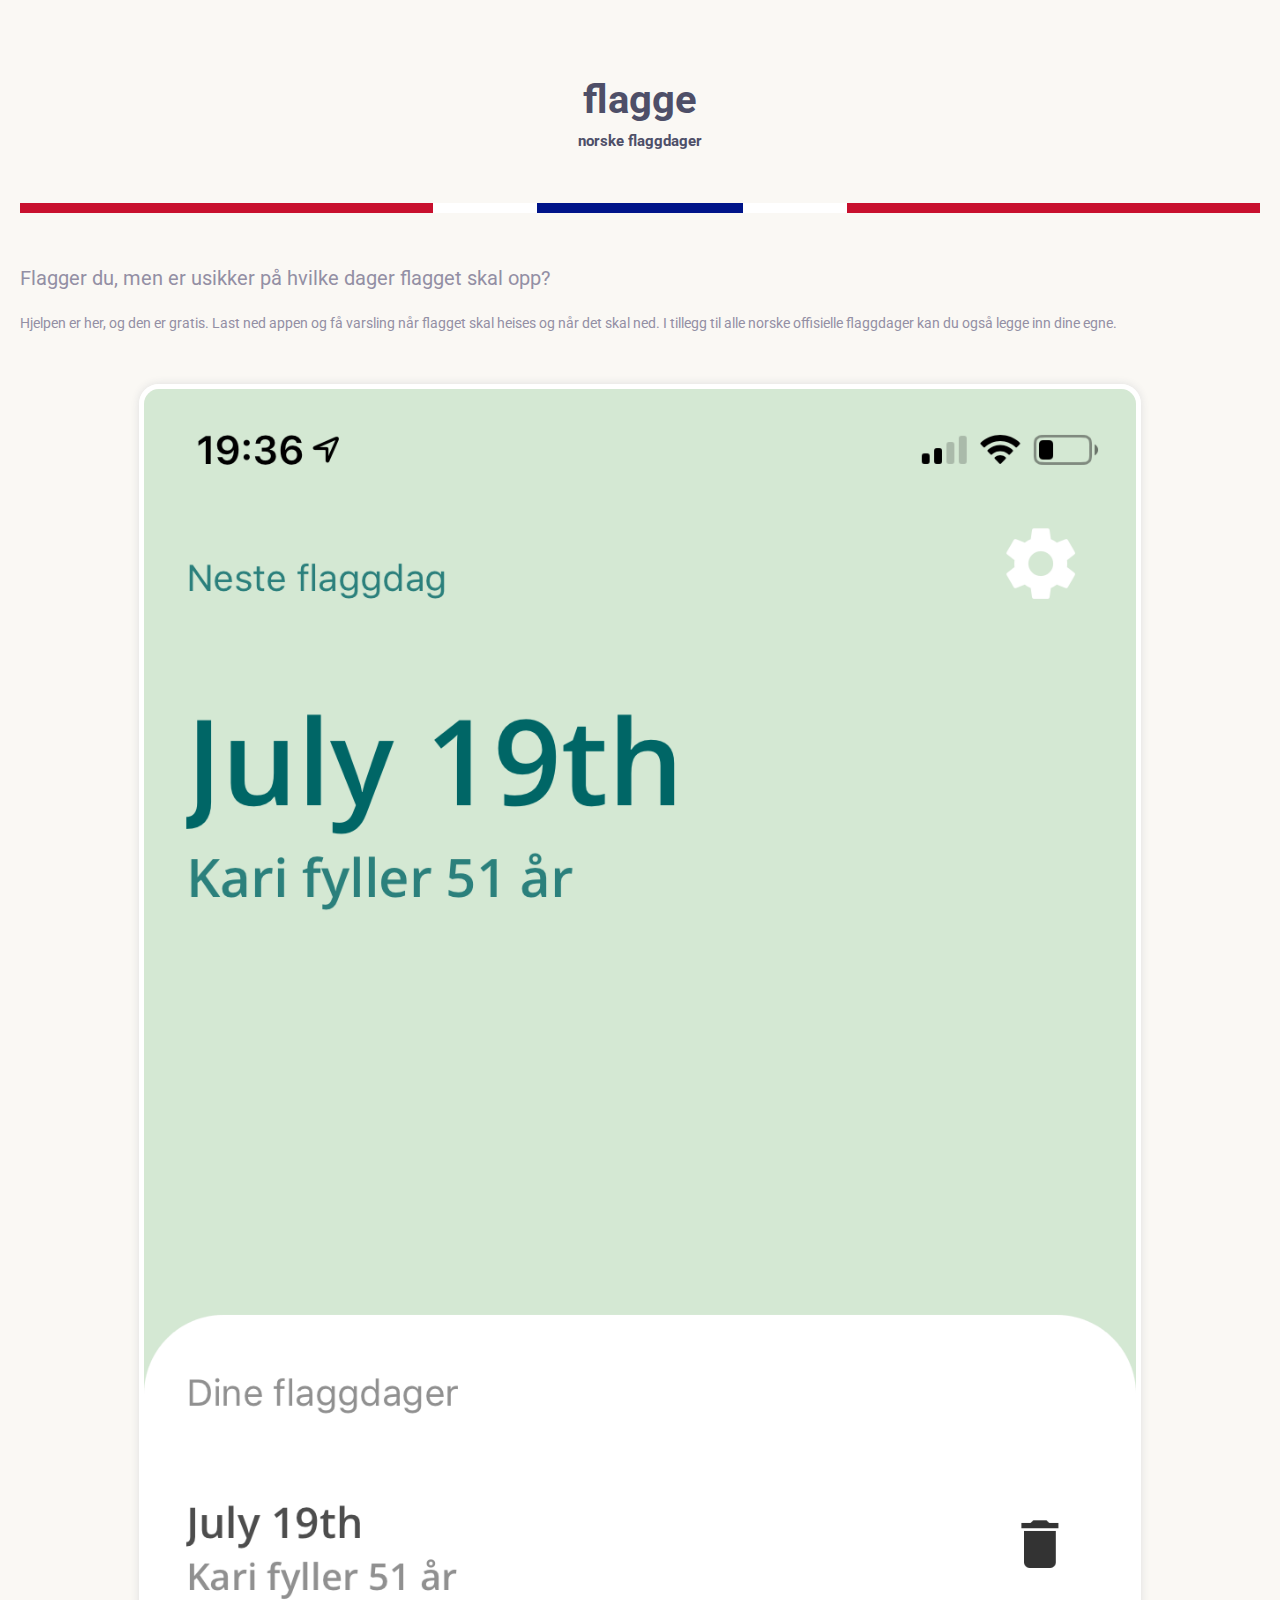
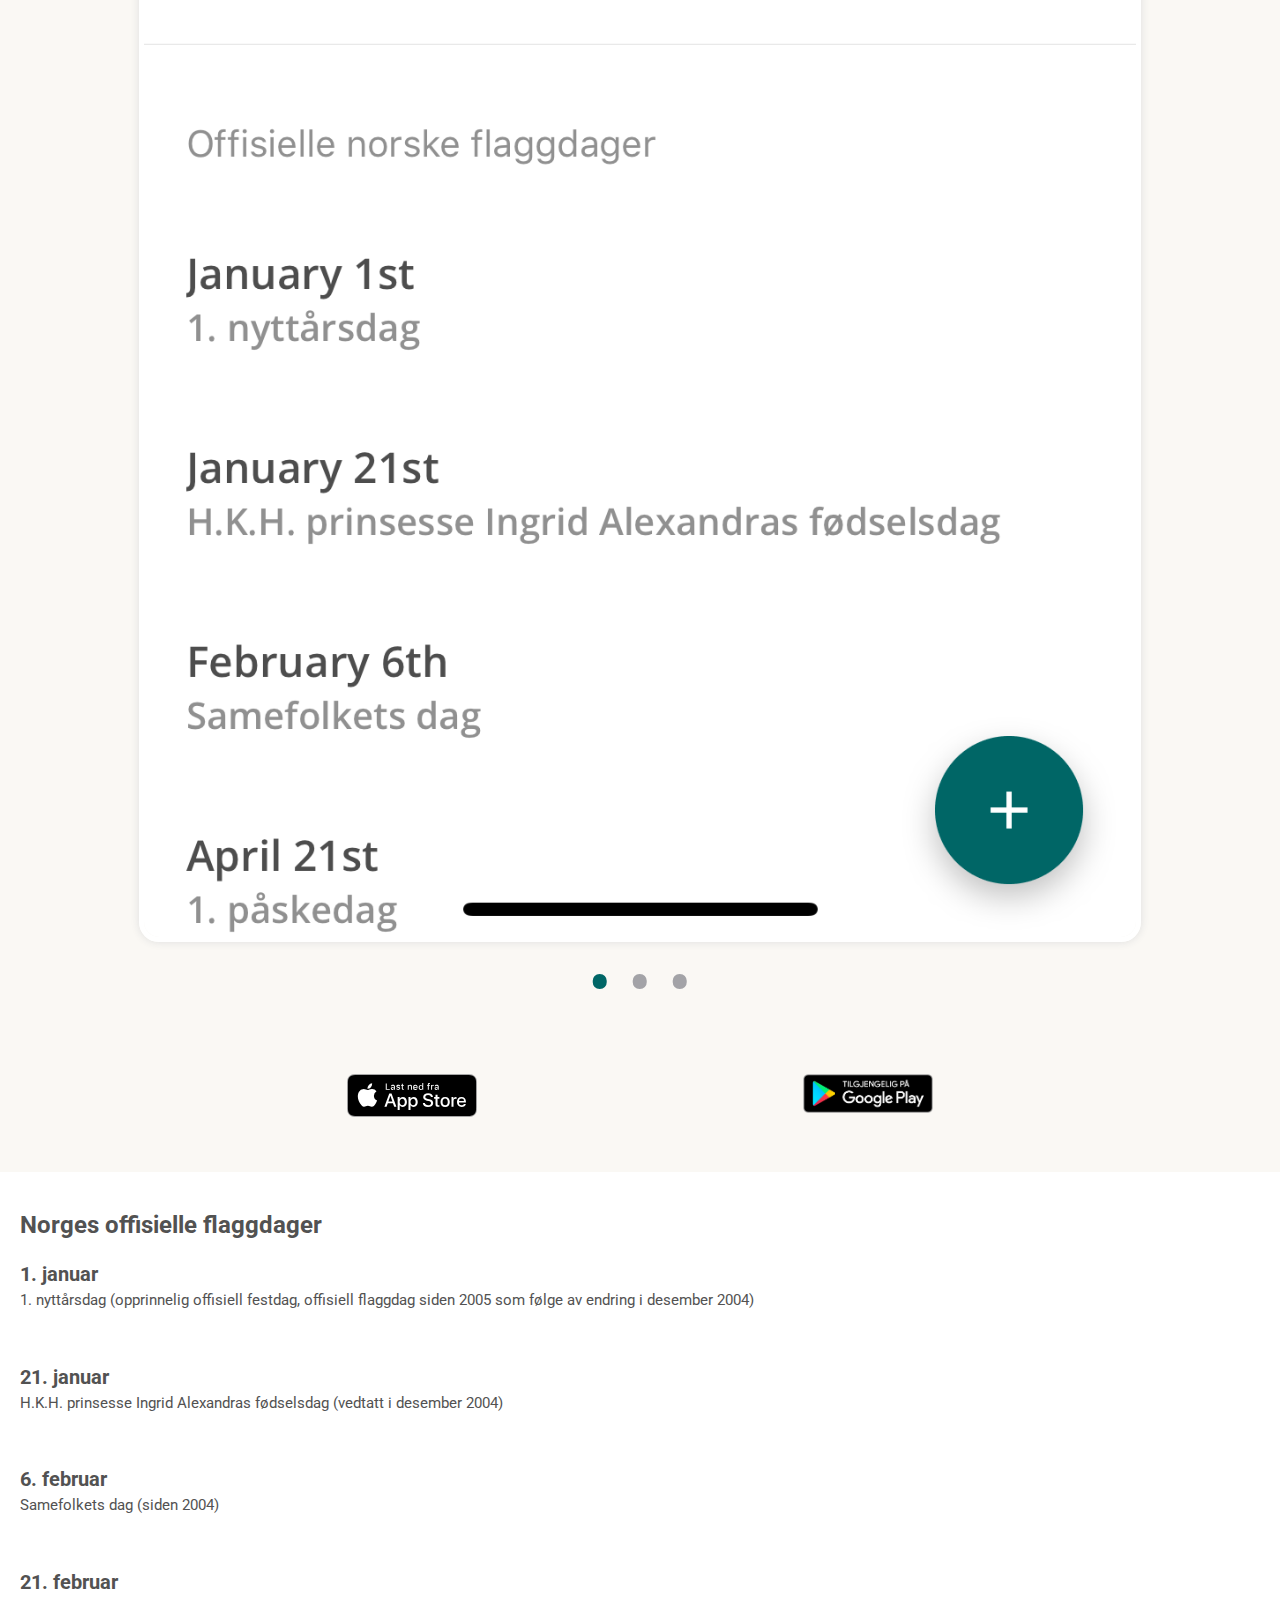
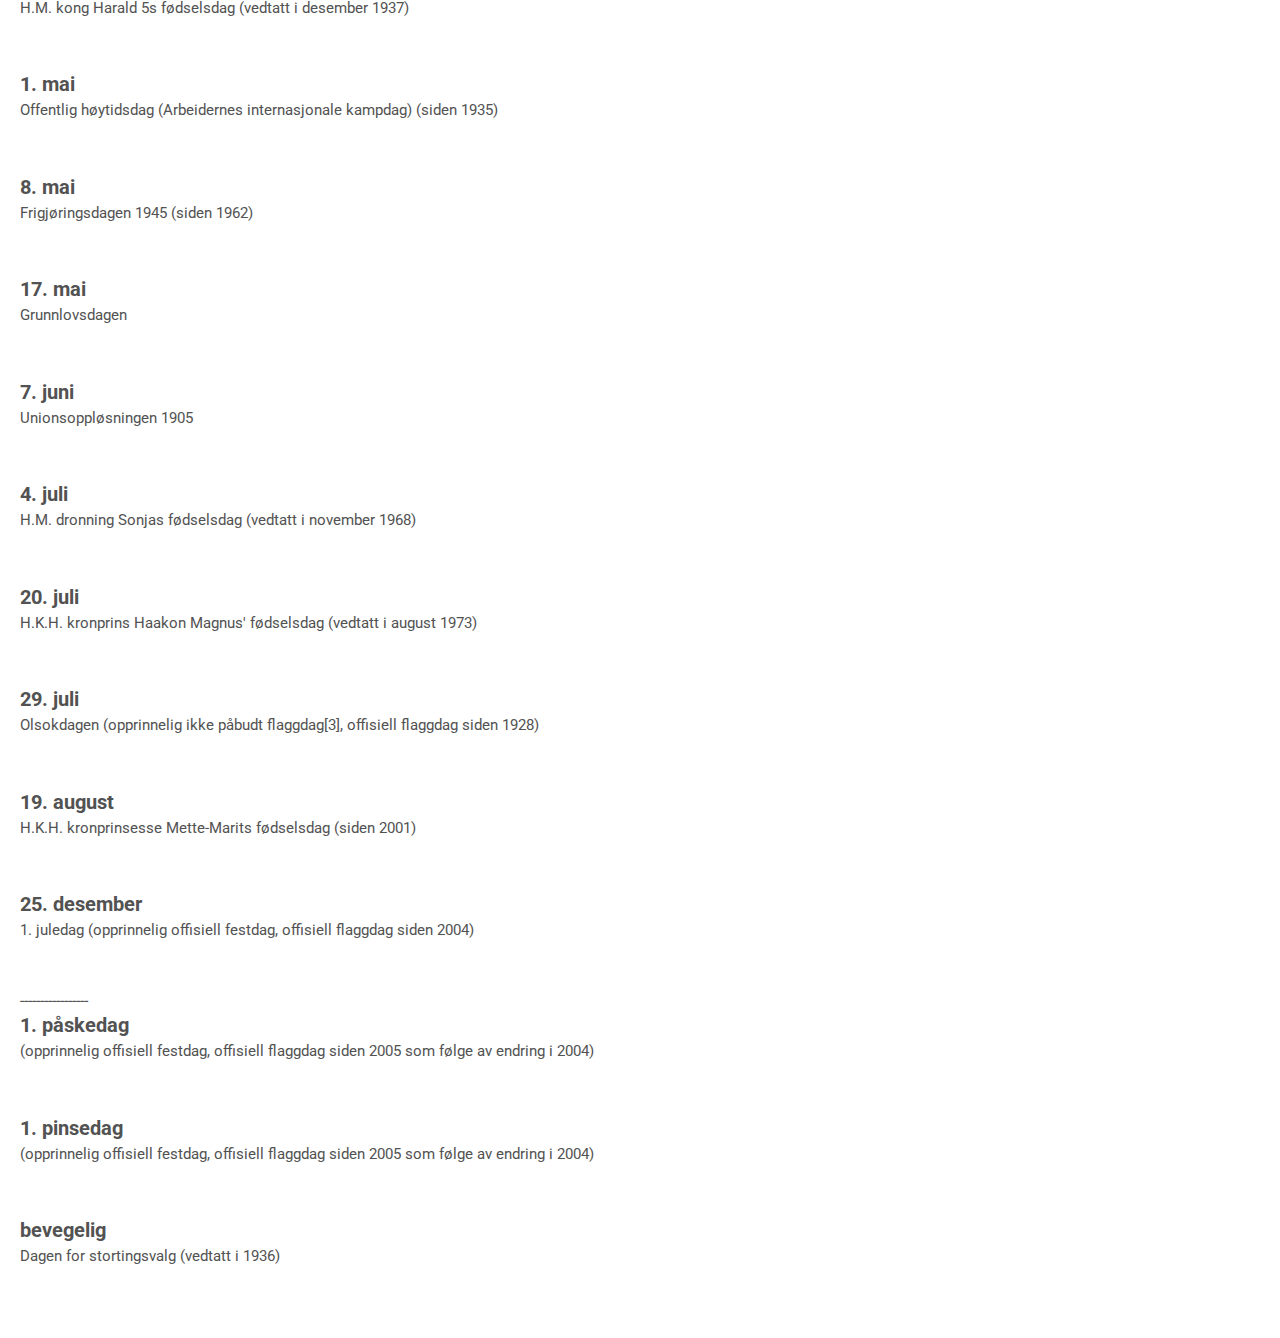
==== index.html @ 2561ba58 "styling" ====
<!doctype html>
<html class="no-js" lang="">

<head>
  <meta charset="utf-8">
  <title></title>
  <meta name="description" content="">
  <meta name="viewport" content="width=device-width, initial-scale=1">

  <link rel="manifest" href="site.webmanifest">
  <link rel="apple-touch-icon" href="icon.png">
  <!-- Place favicon.ico in the root directory -->

  <link href="https://fonts.googleapis.com/css?family=Baloo|Roboto|Roboto+Mono&display=swap" rel="stylesheet">

  <link rel="stylesheet" href="css/normalize.css">
  <link rel="stylesheet" href="css/main.css">

</head>

<body>

  <div class="header">
    <h1 class="title">flagge
      <small>norske flaggdager</small>
    </h1>

    <div class="flag">
      <div class="flag-red"></div>
      <div class="flag-white"></div>
      <div class="flag-blue"></div>
      <div class="flag-white"></div>
      <div class="flag-red"></div>
    </div>
    
    <div class="description">
      <p style="font-size: 20px;">Flagger du, men er usikker på hvilke dager flagget skal opp?</p>
      <p style="font-size: 14px;">Hjelpen er her, og den er gratis. Last ned appen og få varsling når flagget skal heises og når det skal ned. I tillegg til alle norske offisielle flaggdager kan du også legge inn dine egne.</p>
    </div>
  </div>

  <div class="slider">
    <img class="mySlides" src="img/1.png" />
    <img class="mySlides" src="img/2.png" />
    <img class="mySlides" src="img/3.png" />

    <div class="bullets">
      <button class="mySlides-button" onclick="showImg(0)">&#8226;</button>
      <button class="mySlides-button" onclick="showImg(1)">&#8226;</button>
      <button class="mySlides-button" onclick="showImg(2)">&#8226;</button>
    </div>
  </div>

  <div class="download-bagdes">
    <a href="/"><img src="img/app-store-badge.svg" /></a>
    <a href="/"><img src="img/google-play-badge.png" /></a>
  </div>

  <div class="official-flagdays">
    <h2>Norges offisielle flaggdager</h2>
    <div class="flagday">
      <div class="flagday-date">1. januar</div>
      <div class="flagday-description">1. nyttårsdag (opprinnelig offisiell festdag, offisiell flaggdag siden 2005 som følge av endring i desember 2004)</div>
    </div>
    <div class="flagday">
      <div class="flagday-date">21. januar</div>
      <div class="flagday-description">H.K.H. prinsesse Ingrid Alexandras fødselsdag (vedtatt i desember 2004)</div>
    </div>
    <div class="flagday">
      <div class="flagday-date">6. februar</div>
      <div class="flagday-description">Samefolkets dag (siden 2004)</div>
    </div>
    <div class="flagday">
      <div class="flagday-date">21. februar</div>
      <div class="flagday-description">H.M. kong Harald 5s fødselsdag (vedtatt i desember 1937)</div>
    </div>
    <div class="flagday">
      <div class="flagday-date">1. mai</div>
      <div class="flagday-description">Offentlig høytidsdag (Arbeidernes internasjonale kampdag) (siden 1935)</div>
    </div>
    <div class="flagday">
      <div class="flagday-date">8. mai</div>
      <div class="flagday-description">Frigjøringsdagen 1945 (siden 1962)</div>
    </div>
    <div class="flagday">
      <div class="flagday-date">17. mai</div>
      <div class="flagday-description">Grunnlovsdagen</div>
    </div>
    <div class="flagday">
      <div class="flagday-date">7. juni</div>
      <div class="flagday-description">Unionsoppløsningen 1905</div>
    </div>
    <div class="flagday">
      <div class="flagday-date">4. juli</div>
      <div class="flagday-description">H.M. dronning Sonjas fødselsdag (vedtatt i november 1968)</div>
    </div>
    <div class="flagday">
      <div class="flagday-date">20. juli</div>
      <div class="flagday-description">H.K.H. kronprins Haakon Magnus' fødselsdag (vedtatt i august 1973)</div>
    </div>
    <div class="flagday">
      <div class="flagday-date">29. juli</div>
      <div class="flagday-description">Olsokdagen (opprinnelig ikke påbudt flaggdag[3], offisiell flaggdag siden 1928)</div>
    </div>
    <div class="flagday">
      <div class="flagday-date">19. august</div>
      <div class="flagday-description">H.K.H. kronprinsesse Mette-Marits fødselsdag (siden 2001)</div>
    </div>
    <div class="flagday">
      <div class="flagday-date">25. desember</div>
      <div class="flagday-description">1. juledag (opprinnelig offisiell festdag, offisiell flaggdag siden 2004)</div>
    </div>
    -----------------
    <div class="flagday">
      <div class="flagday-date">1. påskedag</div>
      <div class="flagday-description">(opprinnelig offisiell festdag, offisiell flaggdag siden 2005 som følge av endring i 2004)</div>
    </div>
    <div class="flagday">
      <div class="flagday-date">1. pinsedag</div>
      <div class="flagday-description">(opprinnelig offisiell festdag, offisiell flaggdag siden 2005 som følge av endring i 2004)</div>
    </div>
    <div class="flagday">
      <div class="flagday-date">bevegelig</div>
      <div class="flagday-description">Dagen for stortingsvalg (vedtatt i 1936)</div>
    </div>	
  </div>

  <div class="footer">

  </div>


  <script src="js/slides.js"></script>
  <!-- Google Analytics: change UA-XXXXX-Y to be your site's ID. 
  <script>
    window.ga = function () { ga.q.push(arguments) }; ga.q = []; ga.l = +new Date;
    ga('create', 'UA-XXXXX-Y', 'auto'); ga('set','transport','beacon'); ga('send', 'pageview')
  </script>
  <script src="https://www.google-analytics.com/analytics.js" async></script>
  -->
</body>

</html>
---- css/main.css ----
body, html {
  background-color: #FAF8F4;
  font-family: 'Roboto', sans-serif;
  padding: 10px 10px 0 10px;
}

h1 {
  margin: 0;
  padding: 0;
  display: block;
  line-height: 1.5;
}

.title {
  margin: 50px 0;
  font-size: 40px;
  color: #4E4F68;
  font-family: 'Baloo', cursive;
  font-family: 'Roboto', sans-serif;
  text-align: center;
}

.title small {
  font-size: 15px;
  display: block;
}

.flag {
  height: 10px;
  display: flex;
  flex-direction: row;
  margin-bottom: 50px;
}

.flag div {
  display: block;
  height: 10px;;
}

.flag-red {
  background-color: #C8102E;
  flex-grow: 4;
}
.flag-blue {
  background-color: #001489;
  flex-grow: 2;
}
.flag-white {
  background-color: #FFF;
  flex-grow: 1;
}

.description {
  color: #938FA4;
  line-height: 1.5;
  margin-bottom: 50px;
}

.slider {
  margin-bottom: 50px;
}

.mySlides {display:none;}

.slider img {
  border-radius: 20px;
  border:solid 5px #FFF;
  margin: 0 auto;
  width: 80%;
  box-shadow: 0px 0px 9px 0px rgba(222, 222, 222,1);
}

.bullets {
  text-align: center;
}

.bullets button {
  color: #a3a3a7;
  font-size: 70px;
  background-color: transparent;
  border: none;
}

.download-bagdes {
  display: flex;
  justify-content: space-evenly;
  margin-bottom: 50px;
}

.download-bagdes a img {
  width: 130px;
}

.official-flagdays {
  margin: 0 -20px;
  padding: 20px;
  background-color: #FFF;
  color: #525252;
}

.flagday {
  margin-bottom: 50px;
  line-height: 1.5;
}

.flagday-date {
  font-weight: bold;
  font-size: 20px;
  /* font-family: 'Roboto Mono', monospace; */
}

.flagday-description {
  font-size: 15px;
}
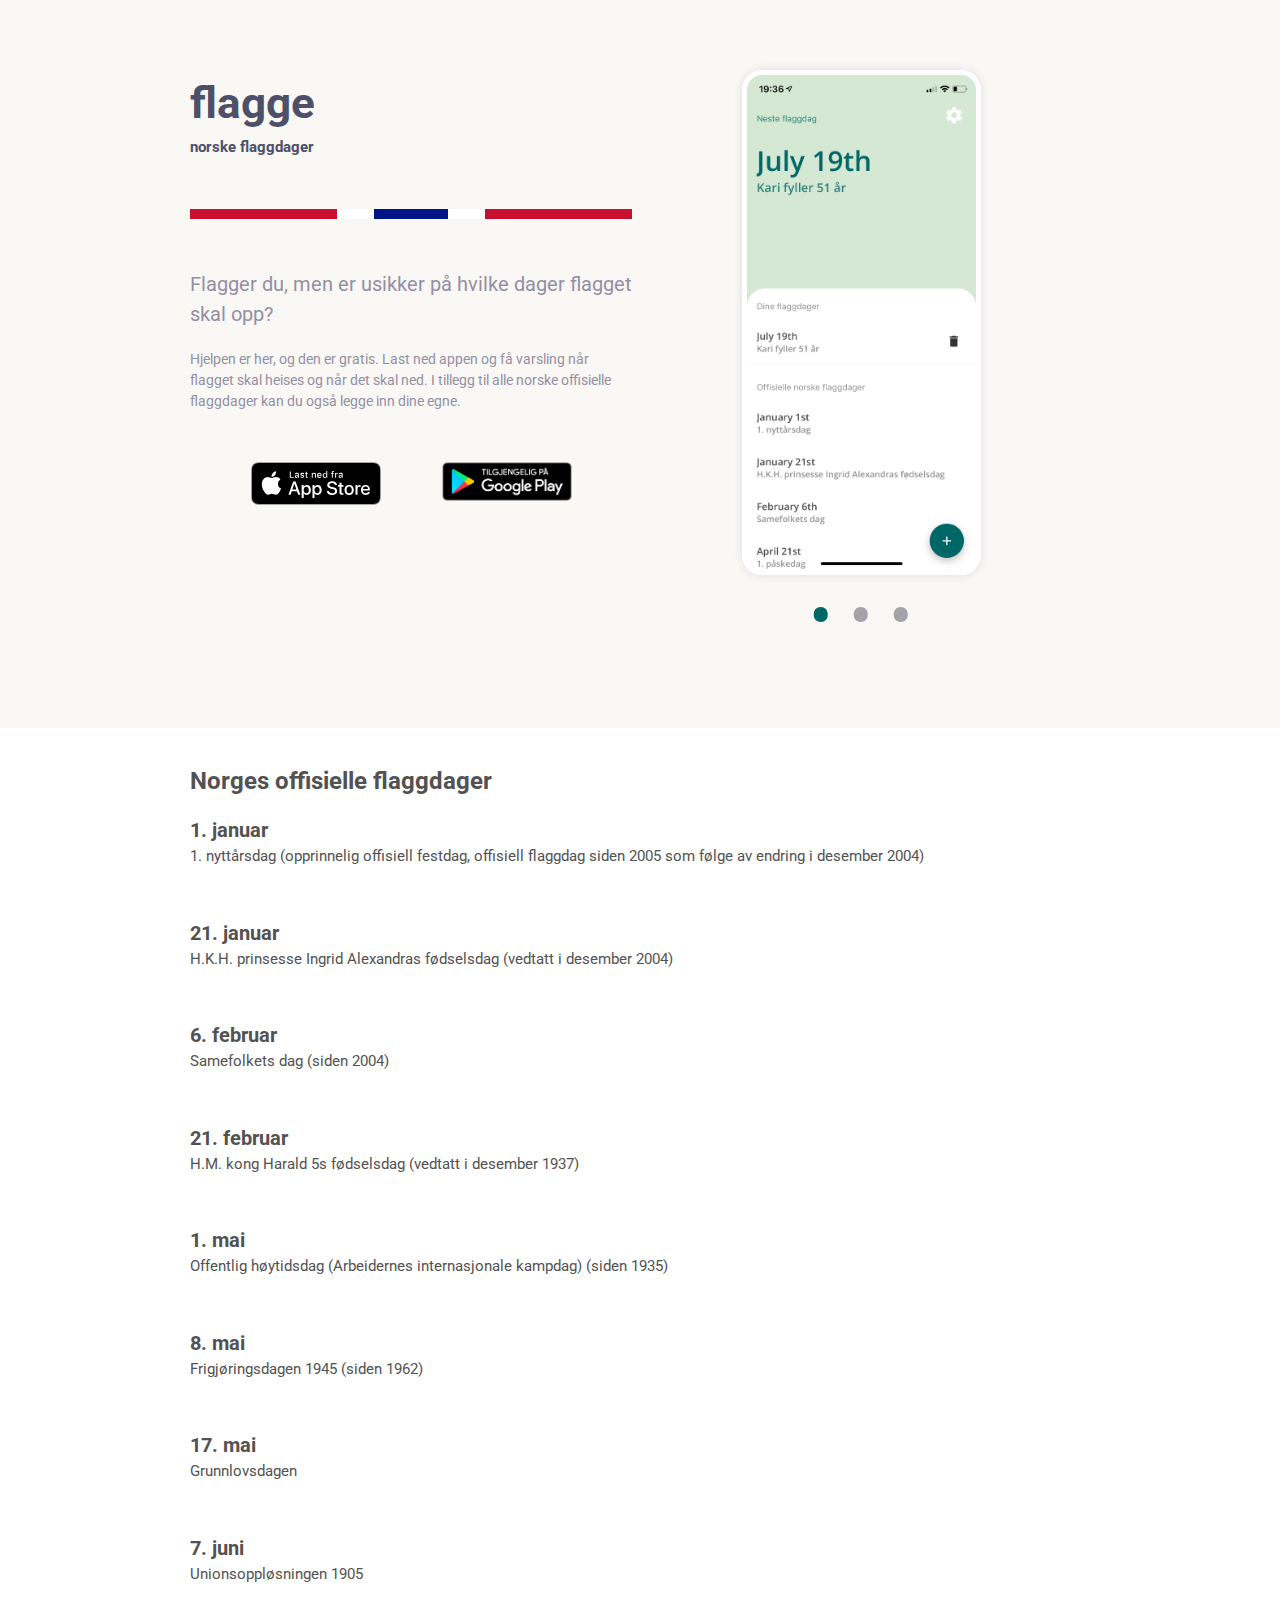
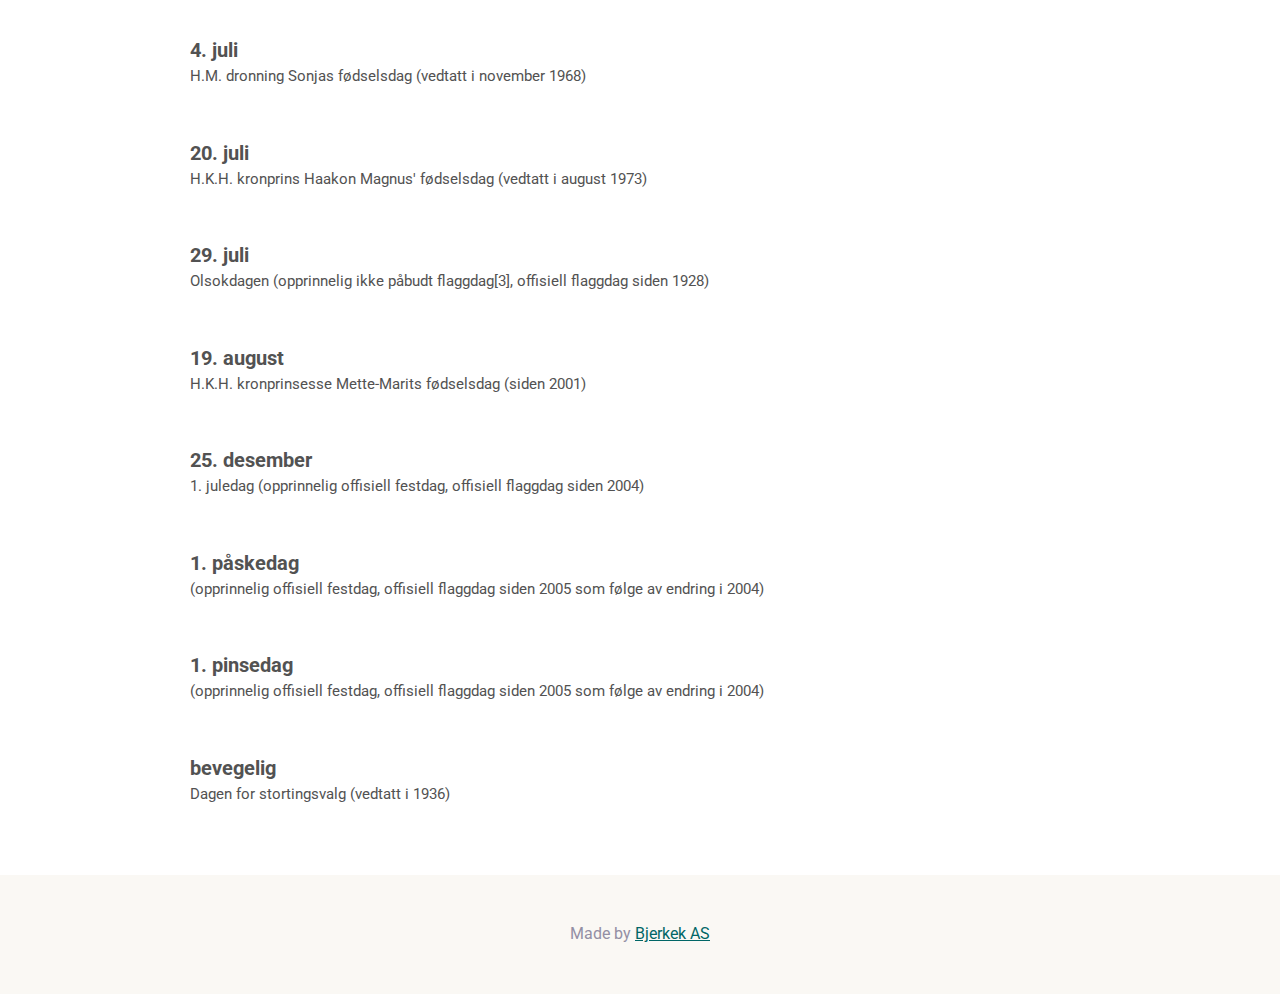
==== commit 2a93c3f2: "Screen styling" ====
--- a/index.html
+++ b/index.html
@@ -19,115 +19,119 @@
 </head>
 
 <body>
+  <div class="main">
+    <div class="top">
+      <div class="header">
+        <h1 class="title">flagge
+          <small>norske flaggdager</small>
+        </h1>
+    
+        <div class="flag">
+          <div class="flag-red"></div>
+          <div class="flag-white"></div>
+          <div class="flag-blue"></div>
+          <div class="flag-white"></div>
+          <div class="flag-red"></div>
+        </div>
+        
+        <div class="description">
+          <p style="font-size: 20px;">Flagger du, men er usikker på hvilke dager flagget skal opp?</p>
+          <p style="font-size: 14px;">Hjelpen er her, og den er gratis. Last ned appen og få varsling når flagget skal heises og når det skal ned. I tillegg til alle norske offisielle flaggdager kan du også legge inn dine egne.</p>
+        </div>
 
-  <div class="header">
-    <h1 class="title">flagge
-      <small>norske flaggdager</small>
-    </h1>
-
-    <div class="flag">
-      <div class="flag-red"></div>
-      <div class="flag-white"></div>
-      <div class="flag-blue"></div>
-      <div class="flag-white"></div>
-      <div class="flag-red"></div>
-    </div>
+        <div class="download-bagdes">
+          <a href="/"><img src="img/app-store-badge.svg" /></a>
+          <a href="/"><img src="img/google-play-badge.png" /></a>
+        </div>
+      </div>
     
-    <div class="description">
-      <p style="font-size: 20px;">Flagger du, men er usikker på hvilke dager flagget skal opp?</p>
-      <p style="font-size: 14px;">Hjelpen er her, og den er gratis. Last ned appen og få varsling når flagget skal heises og når det skal ned. I tillegg til alle norske offisielle flaggdager kan du også legge inn dine egne.</p>
+      <div class="slider">
+        <img class="mySlides" src="img/1.png" />
+        <img class="mySlides" src="img/2.png" />
+        <img class="mySlides" src="img/3.png" />
+    
+        <div class="bullets">
+          <button class="mySlides-button" onclick="showImg(0)">&#8226;</button>
+          <button class="mySlides-button" onclick="showImg(1)">&#8226;</button>
+          <button class="mySlides-button" onclick="showImg(2)">&#8226;</button>
+        </div>
+      </div>
     </div>
   </div>
-
-  <div class="slider">
-    <img class="mySlides" src="img/1.png" />
-    <img class="mySlides" src="img/2.png" />
-    <img class="mySlides" src="img/3.png" />
-
-    <div class="bullets">
-      <button class="mySlides-button" onclick="showImg(0)">&#8226;</button>
-      <button class="mySlides-button" onclick="showImg(1)">&#8226;</button>
-      <button class="mySlides-button" onclick="showImg(2)">&#8226;</button>
+  
+  <div style="background-color: #FFF;">
+    <div class="official-flagdays">
+      <h2>Norges offisielle flaggdager</h2>
+      <div class="flagday">
+        <div class="flagday-date">1. januar</div>
+        <div class="flagday-description">1. nyttårsdag (opprinnelig offisiell festdag, offisiell flaggdag siden 2005 som følge av endring i desember 2004)</div>
+      </div>
+      <div class="flagday">
+        <div class="flagday-date">21. januar</div>
+        <div class="flagday-description">H.K.H. prinsesse Ingrid Alexandras fødselsdag (vedtatt i desember 2004)</div>
+      </div>
+      <div class="flagday">
+        <div class="flagday-date">6. februar</div>
+        <div class="flagday-description">Samefolkets dag (siden 2004)</div>
+      </div>
+      <div class="flagday">
+        <div class="flagday-date">21. februar</div>
+        <div class="flagday-description">H.M. kong Harald 5s fødselsdag (vedtatt i desember 1937)</div>
+      </div>
+      <div class="flagday">
+        <div class="flagday-date">1. mai</div>
+        <div class="flagday-description">Offentlig høytidsdag (Arbeidernes internasjonale kampdag) (siden 1935)</div>
+      </div>
+      <div class="flagday">
+        <div class="flagday-date">8. mai</div>
+        <div class="flagday-description">Frigjøringsdagen 1945 (siden 1962)</div>
+      </div>
+      <div class="flagday">
+        <div class="flagday-date">17. mai</div>
+        <div class="flagday-description">Grunnlovsdagen</div>
+      </div>
+      <div class="flagday">
+        <div class="flagday-date">7. juni</div>
+        <div class="flagday-description">Unionsoppløsningen 1905</div>
+      </div>
+      <div class="flagday">
+        <div class="flagday-date">4. juli</div>
+        <div class="flagday-description">H.M. dronning Sonjas fødselsdag (vedtatt i november 1968)</div>
+      </div>
+      <div class="flagday">
+        <div class="flagday-date">20. juli</div>
+        <div class="flagday-description">H.K.H. kronprins Haakon Magnus' fødselsdag (vedtatt i august 1973)</div>
+      </div>
+      <div class="flagday">
+        <div class="flagday-date">29. juli</div>
+        <div class="flagday-description">Olsokdagen (opprinnelig ikke påbudt flaggdag[3], offisiell flaggdag siden 1928)</div>
+      </div>
+      <div class="flagday">
+        <div class="flagday-date">19. august</div>
+        <div class="flagday-description">H.K.H. kronprinsesse Mette-Marits fødselsdag (siden 2001)</div>
+      </div>
+      <div class="flagday">
+        <div class="flagday-date">25. desember</div>
+        <div class="flagday-description">1. juledag (opprinnelig offisiell festdag, offisiell flaggdag siden 2004)</div>
+      </div>
+      <div class="flagday">
+        <div class="flagday-date">1. påskedag</div>
+        <div class="flagday-description">(opprinnelig offisiell festdag, offisiell flaggdag siden 2005 som følge av endring i 2004)</div>
+      </div>
+      <div class="flagday">
+        <div class="flagday-date">1. pinsedag</div>
+        <div class="flagday-description">(opprinnelig offisiell festdag, offisiell flaggdag siden 2005 som følge av endring i 2004)</div>
+      </div>
+      <div class="flagday">
+        <div class="flagday-date">bevegelig</div>
+        <div class="flagday-description">Dagen for stortingsvalg (vedtatt i 1936)</div>
+      </div>	
     </div>
   </div>
-
-  <div class="download-bagdes">
-    <a href="/"><img src="img/app-store-badge.svg" /></a>
-    <a href="/"><img src="img/google-play-badge.png" /></a>
-  </div>
-
-  <div class="official-flagdays">
-    <h2>Norges offisielle flaggdager</h2>
-    <div class="flagday">
-      <div class="flagday-date">1. januar</div>
-      <div class="flagday-description">1. nyttårsdag (opprinnelig offisiell festdag, offisiell flaggdag siden 2005 som følge av endring i desember 2004)</div>
-    </div>
-    <div class="flagday">
-      <div class="flagday-date">21. januar</div>
-      <div class="flagday-description">H.K.H. prinsesse Ingrid Alexandras fødselsdag (vedtatt i desember 2004)</div>
-    </div>
-    <div class="flagday">
-      <div class="flagday-date">6. februar</div>
-      <div class="flagday-description">Samefolkets dag (siden 2004)</div>
-    </div>
-    <div class="flagday">
-      <div class="flagday-date">21. februar</div>
-      <div class="flagday-description">H.M. kong Harald 5s fødselsdag (vedtatt i desember 1937)</div>
-    </div>
-    <div class="flagday">
-      <div class="flagday-date">1. mai</div>
-      <div class="flagday-description">Offentlig høytidsdag (Arbeidernes internasjonale kampdag) (siden 1935)</div>
-    </div>
-    <div class="flagday">
-      <div class="flagday-date">8. mai</div>
-      <div class="flagday-description">Frigjøringsdagen 1945 (siden 1962)</div>
-    </div>
-    <div class="flagday">
-      <div class="flagday-date">17. mai</div>
-      <div class="flagday-description">Grunnlovsdagen</div>
-    </div>
-    <div class="flagday">
-      <div class="flagday-date">7. juni</div>
-      <div class="flagday-description">Unionsoppløsningen 1905</div>
-    </div>
-    <div class="flagday">
-      <div class="flagday-date">4. juli</div>
-      <div class="flagday-description">H.M. dronning Sonjas fødselsdag (vedtatt i november 1968)</div>
-    </div>
-    <div class="flagday">
-      <div class="flagday-date">20. juli</div>
-      <div class="flagday-description">H.K.H. kronprins Haakon Magnus' fødselsdag (vedtatt i august 1973)</div>
-    </div>
-    <div class="flagday">
-      <div class="flagday-date">29. juli</div>
-      <div class="flagday-description">Olsokdagen (opprinnelig ikke påbudt flaggdag[3], offisiell flaggdag siden 1928)</div>
-    </div>
-    <div class="flagday">
-      <div class="flagday-date">19. august</div>
-      <div class="flagday-description">H.K.H. kronprinsesse Mette-Marits fødselsdag (siden 2001)</div>
-    </div>
-    <div class="flagday">
-      <div class="flagday-date">25. desember</div>
-      <div class="flagday-description">1. juledag (opprinnelig offisiell festdag, offisiell flaggdag siden 2004)</div>
-    </div>
-    -----------------
-    <div class="flagday">
-      <div class="flagday-date">1. påskedag</div>
-      <div class="flagday-description">(opprinnelig offisiell festdag, offisiell flaggdag siden 2005 som følge av endring i 2004)</div>
-    </div>
-    <div class="flagday">
-      <div class="flagday-date">1. pinsedag</div>
-      <div class="flagday-description">(opprinnelig offisiell festdag, offisiell flaggdag siden 2005 som følge av endring i 2004)</div>
-    </div>
-    <div class="flagday">
-      <div class="flagday-date">bevegelig</div>
-      <div class="flagday-description">Dagen for stortingsvalg (vedtatt i 1936)</div>
-    </div>	
-  </div>
-
-  <div class="footer">
-
-  </div>
+  <footer class="footer">
+    Made by <a href="https://www.bjerkek.as">Bjerkek AS</a>
+  </footer>
+  
 
 
   <script src="js/slides.js"></script>
--- a/css/main.css
+++ b/css/main.css
@@ -1,7 +1,6 @@
 body, html {
   background-color: #FAF8F4;
   font-family: 'Roboto', sans-serif;
-  padding: 10px 10px 0 10px;
 }
 
 h1 {
@@ -11,9 +10,13 @@
   line-height: 1.5;
 }
 
+.main {
+  padding: 20px;
+}
+
 .title {
   margin: 50px 0;
-  font-size: 40px;
+  font-size: 44px;
   color: #4E4F68;
   font-family: 'Baloo', cursive;
   font-family: 'Roboto', sans-serif;
@@ -79,6 +82,8 @@
   font-size: 70px;
   background-color: transparent;
   border: none;
+  outline: none;
+  cursor: pointer;
 }
 
 .download-bagdes {
@@ -111,4 +116,37 @@
 
 .flagday-description {
   font-size: 15px;
+}
+
+footer {
+  text-align: center;
+  padding: 50px 0;
+  color: #938FA4;
+}
+
+footer a {
+  color: #006666;
+}
+
+@media (min-width: 768px) {
+  .main,
+  .official-flagdays,
+  footer {
+    max-width: 900px;
+    margin: 0 auto;
+  }
+
+  .top {
+    display: flex;
+    justify-content: space-between;
+    padding-top: 50px;
+  }
+
+  .slider img {
+    width: 50%;
+  }
+  .title {
+    text-align: left;
+    margin-top: 0;
+  }
 }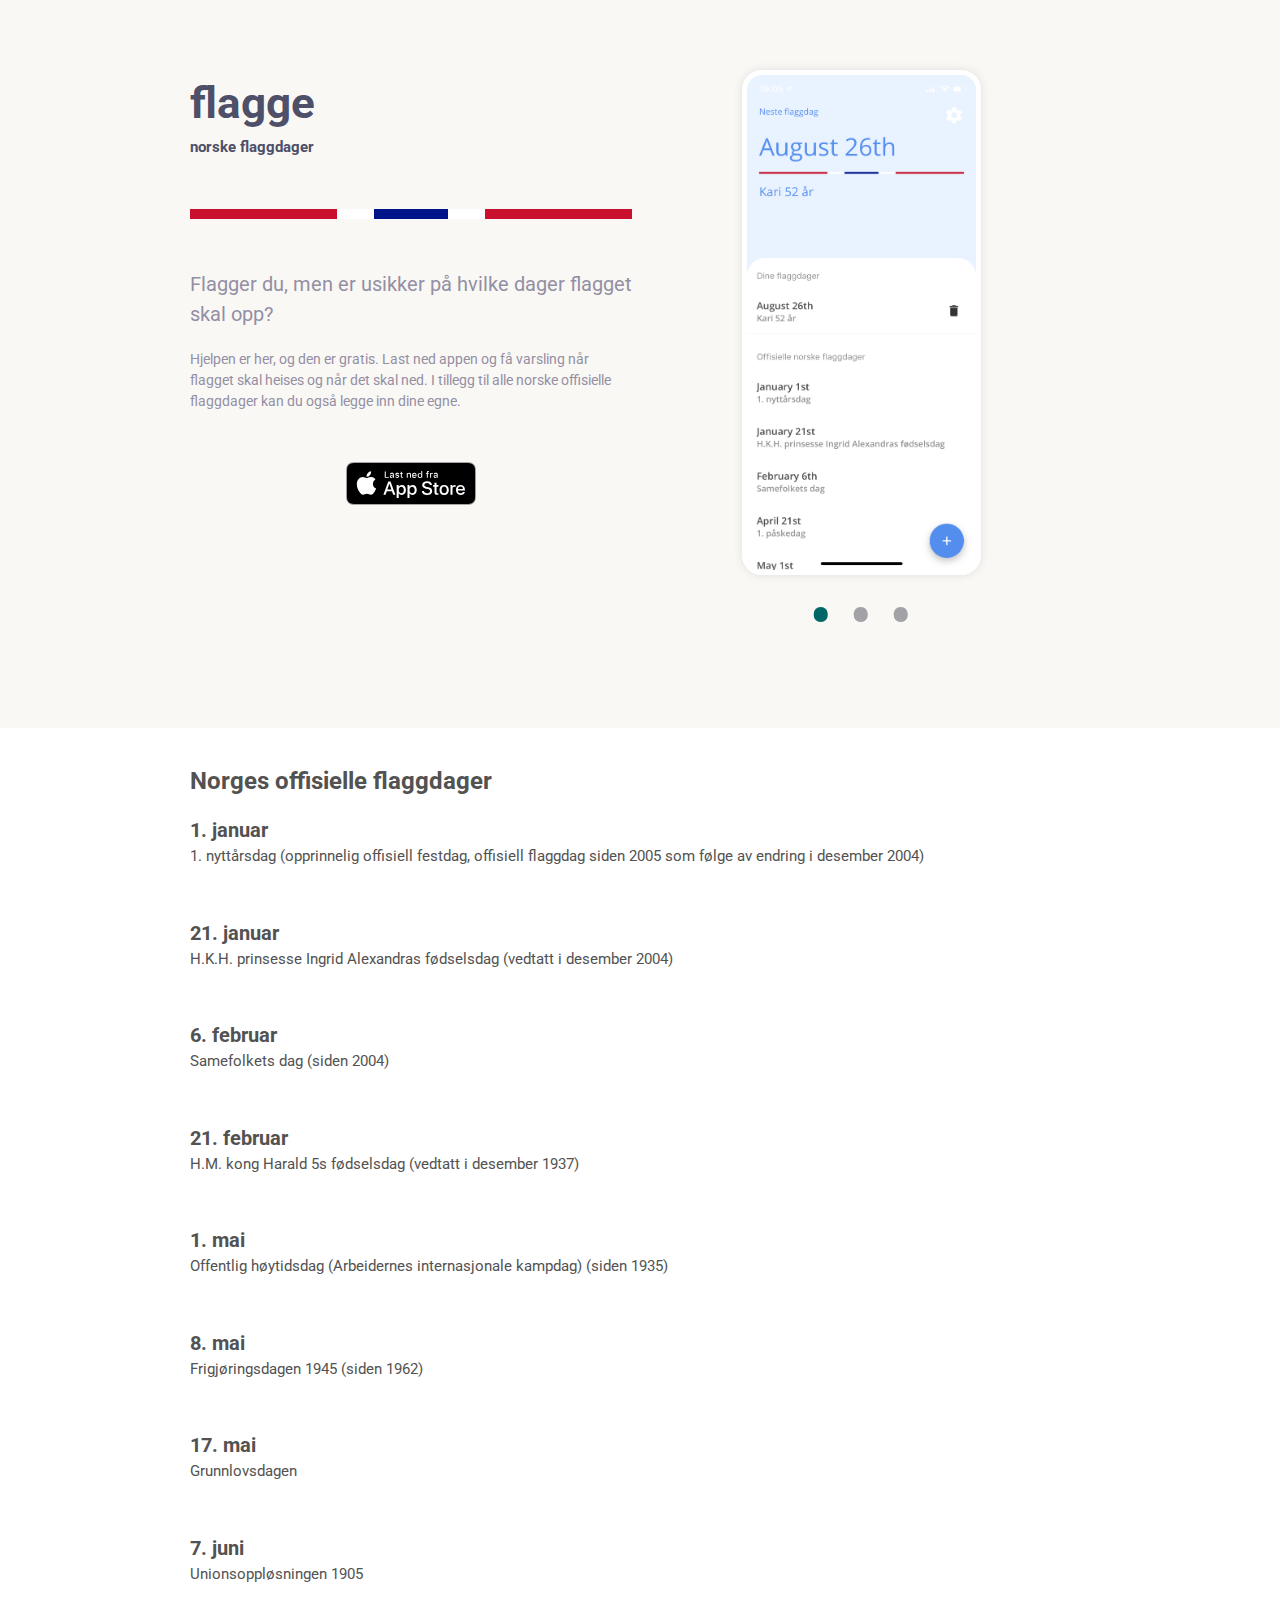
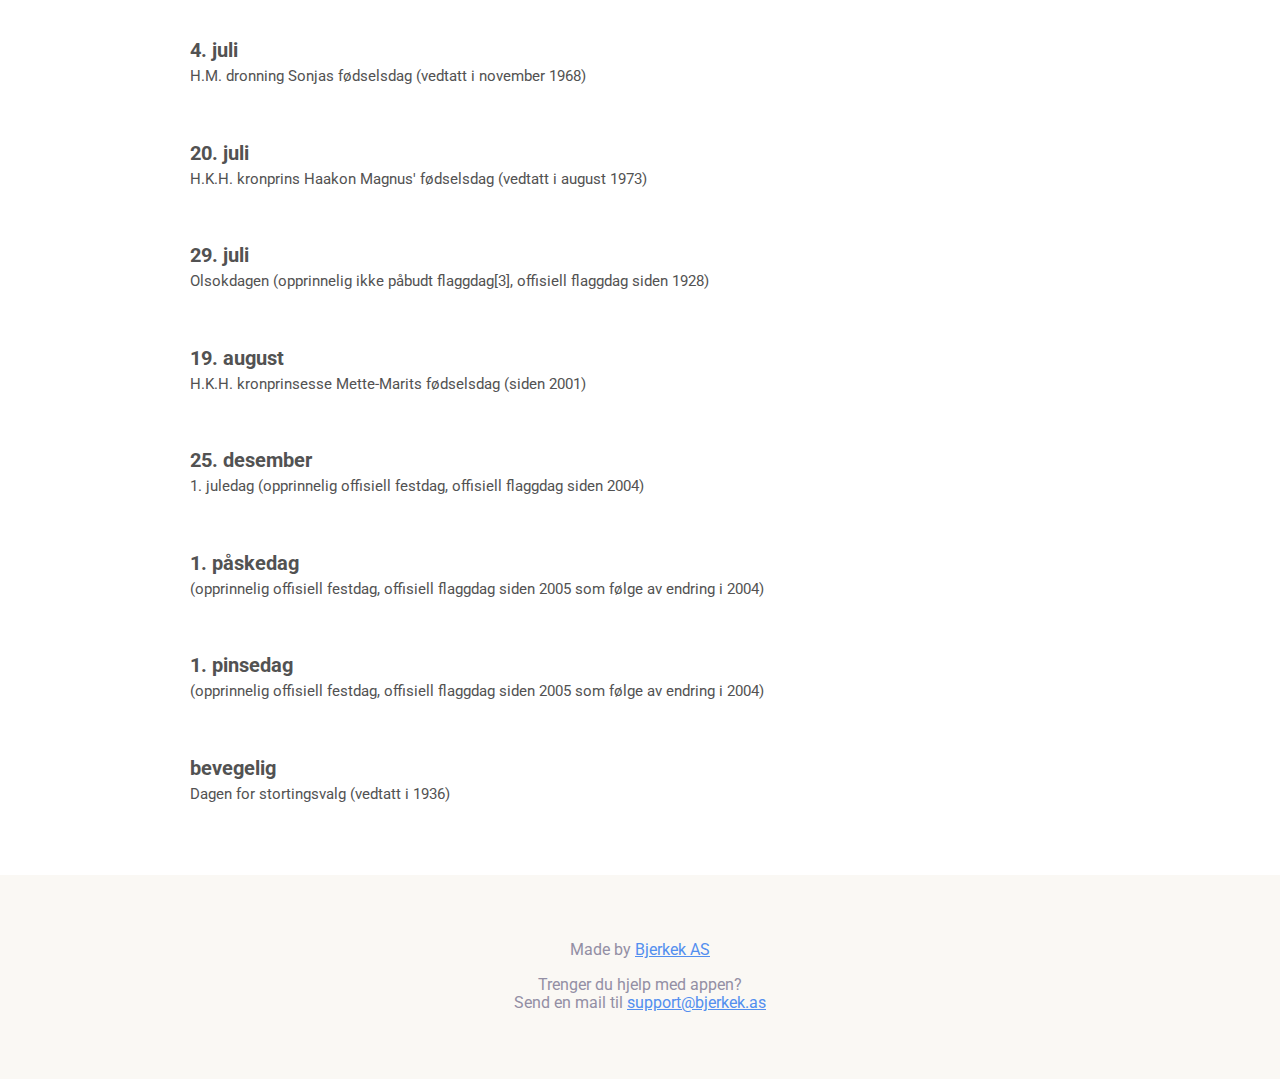
==== commit 3a71bb4b: "Added analytics. Outcommented link to Google Play." ====
--- a/index.html
+++ b/index.html
@@ -1,25 +1,21 @@
 <!doctype html>
-<html class="no-js" lang="">
-
+<html lang="no">
 <head>
   <meta charset="utf-8">
-  <title></title>
-  <meta name="description" content="">
+  <title>Norske flaggdager - En app som minner deg på når flagget skal heises og fires | Flagge</title>
+  <meta name="description" content="Få varsling når flagget skal heises og når det skal ned. I tillegg til alle norske offisielle flaggdager kan du også legge inn dine egne.">
+  <meta name="keywords" content="Norske flaggdager, app" />
   <meta name="viewport" content="width=device-width, initial-scale=1">
 
-  <link rel="manifest" href="site.webmanifest">
   <link rel="apple-touch-icon" href="icon.png">
-  <!-- Place favicon.ico in the root directory -->
 
-  <link href="https://fonts.googleapis.com/css?family=Baloo|Roboto|Roboto+Mono&display=swap" rel="stylesheet">
+  <link href="https://fonts.googleapis.com/css?family=Roboto&display=swap" rel="stylesheet">
 
   <link rel="stylesheet" href="css/normalize.css">
   <link rel="stylesheet" href="css/main.css">
-
 </head>
-
 <body>
-  <div class="main">
+  <main>
     <div class="top">
       <div class="header">
         <h1 class="title">flagge
@@ -40,15 +36,15 @@
         </div>
 
         <div class="download-bagdes">
-          <a href="/"><img src="img/app-store-badge.svg" /></a>
-          <a href="/"><img src="img/google-play-badge.png" /></a>
+          <a href="/" title="Last ned fra App Store"><img src="img/app-store-badge.svg" alt="App Store logo" /></a>
+          <!-- <a href="/" title="Last ned fra Google Play"><img src="img/google-play-badge.png" alt="Google Play logo" /></a> -->
         </div>
       </div>
     
-      <div class="slider">
-        <img class="mySlides" src="img/1.png" />
-        <img class="mySlides" src="img/2.png" />
-        <img class="mySlides" src="img/3.png" />
+      <div id="slider" class="slider">
+        <img class="mySlides" src="img/1.png" alt="Skjermbilde Oversikt" />
+        <img class="mySlides" src="img/2.png" alt="Skjermbilde Legg til flaggdag" />
+        <img class="mySlides" src="img/3.png" alt="Skjermbilde Innstillinger" />
     
         <div class="bullets">
           <button class="mySlides-button" onclick="showImg(0)">&#8226;</button>
@@ -57,9 +53,9 @@
         </div>
       </div>
     </div>
-  </div>
+  </main>
   
-  <div style="background-color: #FFF;">
+  <div class="official-flagdays-container">
     <div class="official-flagdays">
       <h2>Norges offisielle flaggdager</h2>
       <div class="flagday">
@@ -129,19 +125,20 @@
     </div>
   </div>
   <footer class="footer">
-    Made by <a href="https://www.bjerkek.as">Bjerkek AS</a>
+    <p>Made by <a href="https://www.bjerkek.as">Bjerkek AS</a></p>
+    <p>Trenger du hjelp med appen?<br />Send en mail til <a href="mailto:support@bjerkek.as">support@bjerkek.as</a></p>
   </footer>
-  
-
 
   <script src="js/slides.js"></script>
-  <!-- Google Analytics: change UA-XXXXX-Y to be your site's ID. 
+  <!-- Global site tag (gtag.js) - Google Analytics -->
+  <script async src="https://www.googletagmanager.com/gtag/js?id=UA-146174035-1"></script>
   <script>
-    window.ga = function () { ga.q.push(arguments) }; ga.q = []; ga.l = +new Date;
-    ga('create', 'UA-XXXXX-Y', 'auto'); ga('set','transport','beacon'); ga('send', 'pageview')
+    window.dataLayer = window.dataLayer || [];
+    function gtag(){dataLayer.push(arguments);}
+    gtag('js', new Date());
+
+    gtag('config', 'UA-146174035-1');
   </script>
-  <script src="https://www.google-analytics.com/analytics.js" async></script>
-  -->
 </body>
 
 </html>--- a/css/main.css
+++ b/css/main.css
@@ -10,7 +10,7 @@
   line-height: 1.5;
 }
 
-.main {
+main {
   padding: 20px;
 }
 
@@ -18,7 +18,6 @@
   margin: 50px 0;
   font-size: 44px;
   color: #4E4F68;
-  font-family: 'Baloo', cursive;
   font-family: 'Roboto', sans-serif;
   text-align: center;
 }
@@ -96,8 +95,11 @@
   width: 130px;
 }
 
+.official-flagdays-container {
+  background-color: #FFF;
+}
+
 .official-flagdays {
-  margin: 0 -20px;
   padding: 20px;
   background-color: #FFF;
   color: #525252;
@@ -111,7 +113,6 @@
 .flagday-date {
   font-weight: bold;
   font-size: 20px;
-  /* font-family: 'Roboto Mono', monospace; */
 }
 
 .flagday-description {
@@ -125,11 +126,11 @@
 }
 
 footer a {
-  color: #006666;
+  color: #538FEF;
 }
 
 @media (min-width: 768px) {
-  .main,
+  main,
   .official-flagdays,
   footer {
     max-width: 900px;
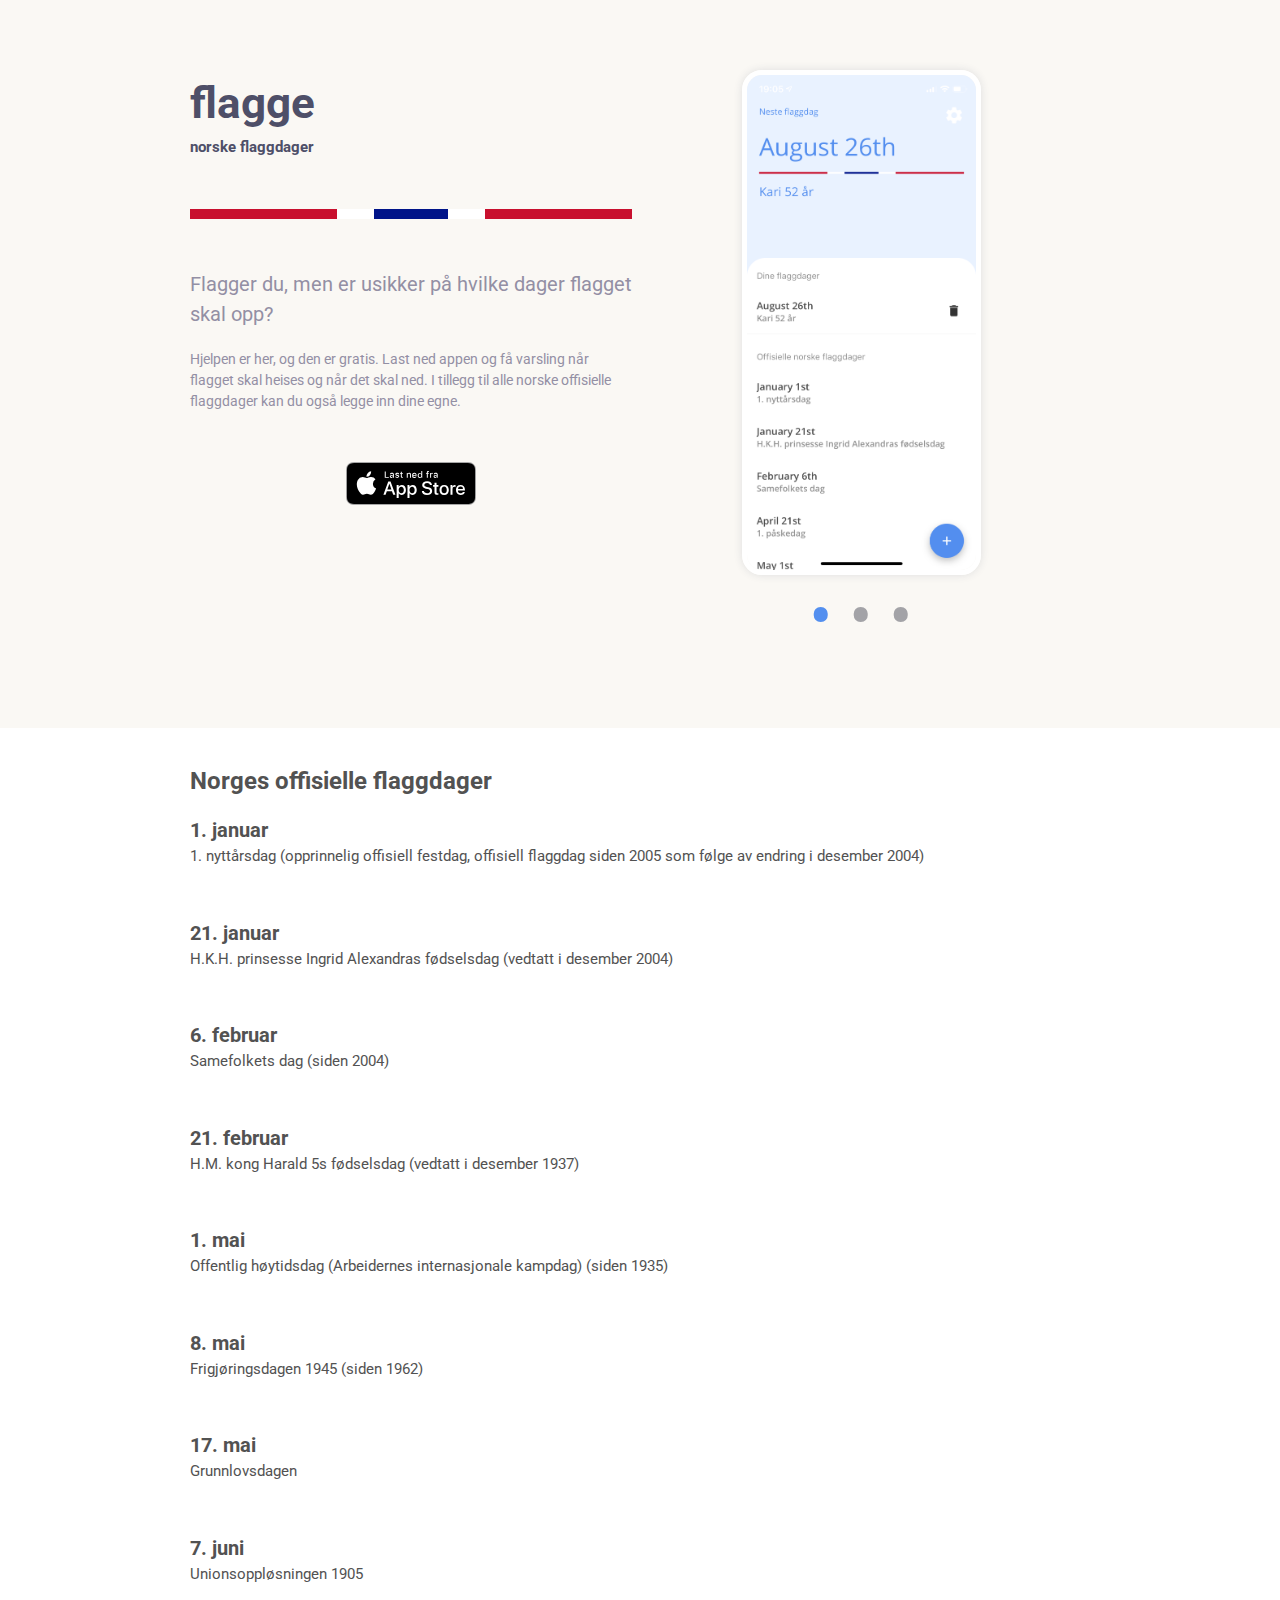
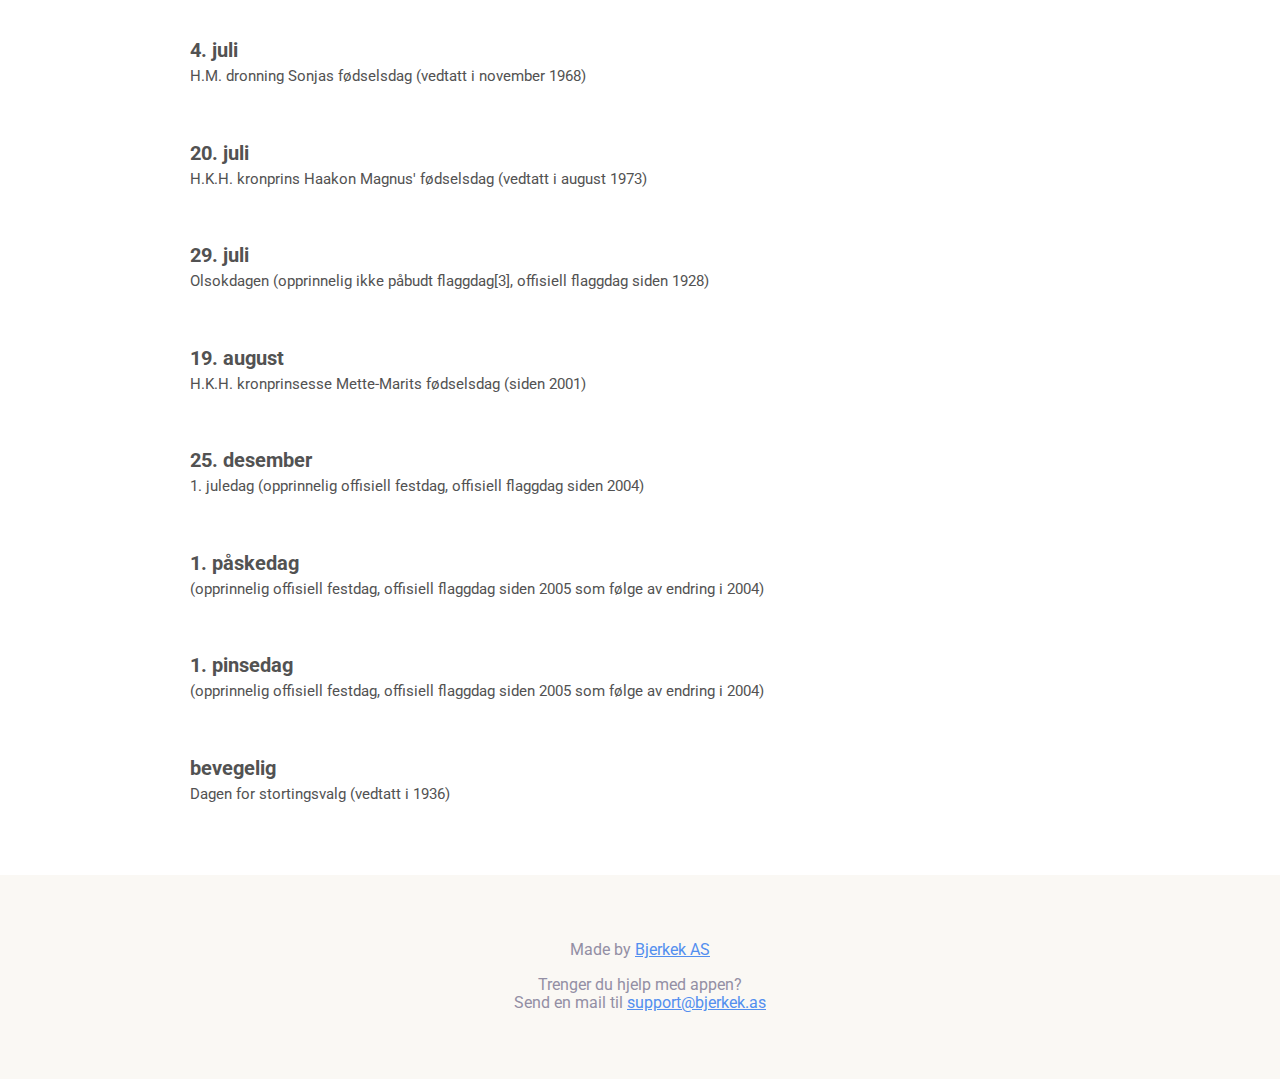
==== commit 36332b99: "Added handling for Cross Browser Favicons" ====
--- a/index.html
+++ b/index.html
@@ -7,6 +7,8 @@
   <meta name="keywords" content="Norske flaggdager, app" />
   <meta name="viewport" content="width=device-width, initial-scale=1">
 
+  <!--[if IE]><link rel="shortcut icon" href="favicon.ico"><![endif]-->
+  <link rel="icon" href="icon.png">
   <link rel="apple-touch-icon" href="icon.png">
 
   <link href="https://fonts.googleapis.com/css?family=Roboto&display=swap" rel="stylesheet">
